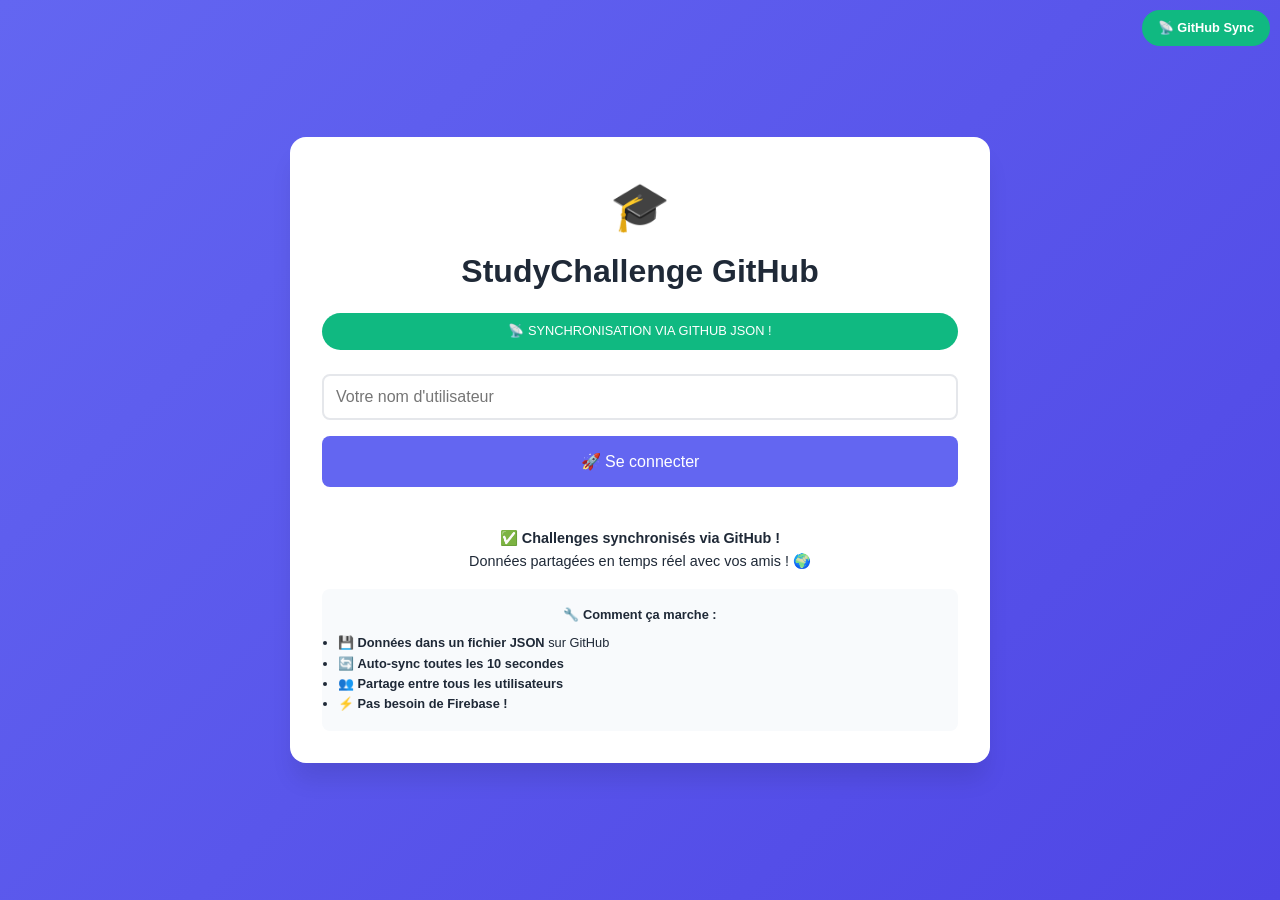
==== GitHub.html @ 68703285 "Add GitHub.html for StudyChallenge app" ====
<!DOCTYPE html>
<html lang="fr">
<head>
    <meta charset="UTF-8">
    <meta name="viewport" content="width=device-width, initial-scale=1.0">
    <title>StudyChallenge - GitHub Sync</title>
    <style>
        :root {
            --primary: #6366f1;
            --success: #10b981;
            --warning: #f59e0b;
            --danger: #ef4444;
            --bg: #f8fafc;
            --card: #ffffff;
            --text: #1f2937;
            --border: #e5e7eb;
        }
        * { margin: 0; padding: 0; box-sizing: border-box; }
        body {
            font-family: -apple-system, BlinkMacSystemFont, sans-serif;
            background: var(--bg);
            color: var(--text);
            line-height: 1.6;
        }
        .container {
            min-height: 100vh;
            display: flex;
            align-items: center;
            justify-content: center;
            padding: 20px;
            background: linear-gradient(135deg, var(--primary), #4f46e5);
        }
        .card {
            background: var(--card);
            padding: 2rem;
            border-radius: 16px;
            box-shadow: 0 20px 25px -5px rgba(0, 0, 0, 0.1);
            width: 100%;
            max-width: 700px;
            text-align: center;
        }
        .btn {
            width: 100%;
            padding: 1rem;
            margin: 0.5rem 0;
            border: none;
            background: var(--primary);
            color: white;
            border-radius: 8px;
            cursor: pointer;
            font-size: 1rem;
            font-weight: 500;
            transition: all 0.2s;
        }
        .btn:hover { background: #4f46e5; transform: translateY(-2px); }
        .btn-success { background: var(--success); }
        .btn-danger { background: var(--danger); }
        .input {
            width: 100%;
            padding: 0.75rem;
            margin: 0.5rem 0;
            border: 2px solid var(--border);
            border-radius: 8px;
            font-size: 1rem;
        }
        .input:focus { outline: none; border-color: var(--primary); }
        .timer {
            font-size: 3rem;
            font-weight: 700;
            color: var(--primary);
            margin: 1rem 0;
            font-family: 'Courier New', monospace;
        }
        .page { display: none; }
        .page.active { display: block; }
        .sync-status {
            background: var(--success);
            color: white;
            padding: 0.5rem 1rem;
            border-radius: 999px;
            font-size: 0.8rem;
            margin: 1rem 0;
        }
        .challenge-box {
            padding: 1.5rem;
            margin: 1rem 0;
            border-radius: 12px;
            text-align: left;
            transition: all 0.2s;
            cursor: pointer;
        }
        .challenge-joined {
            border: 3px solid var(--success);
            background: #f0fdf4;
        }
        .challenge-available {
            border: 3px solid var(--primary);
            background: white;
            box-shadow: 0 4px 12px -2px rgba(0, 0, 0, 0.1);
        }
        .challenge-box:hover {
            transform: translateY(-3px);
            box-shadow: 0 8px 25px -5px rgba(0, 0, 0, 0.15);
        }
        .ranking-item {
            display: flex;
            justify-content: space-between;
            align-items: center;
            padding: 0.75rem;
            margin: 0.5rem 0;
            background: var(--bg);
            border-radius: 8px;
            border-left: 4px solid var(--primary);
        }
        .ranking-item.first { border-left-color: #fbbf24; background: #fffbeb; }
        .ranking-item.second { border-left-color: #d1d5db; background: #f9fafb; }
        .ranking-item.third { border-left-color: #f59e0b; background: #fef3c7; }
        .sync-indicator {
            position: fixed;
            top: 10px;
            right: 10px;
            padding: 0.5rem 1rem;
            border-radius: 999px;
            font-size: 0.8rem;
            font-weight: 600;
            z-index: 1000;
            background: var(--success);
            color: white;
        }
    </style>
</head>
<body>
    <!-- Indicateur de sync -->
    <div id="syncIndicator" class="sync-indicator">
        📡 GitHub Sync
    </div>

    <!-- Page de connexion -->
    <div id="loginPage" class="page active">
        <div class="container">
            <div class="card">
                <div style="font-size: 3rem;">🎓</div>
                <h1>StudyChallenge GitHub</h1>
                
                <div class="sync-status">
                    📡 SYNCHRONISATION VIA GITHUB JSON !
                </div>
                
                <input type="text" id="usernameInput" class="input" placeholder="Votre nom d'utilisateur" />
                <button class="btn" onclick="loginUser()">🚀 Se connecter</button>
                
                <div style="margin-top: 2rem; font-size: 0.9rem;">
                    <strong>✅ Challenges synchronisés via GitHub !</strong><br>
                    Données partagées en temps réel avec vos amis ! 🌍
                </div>
                
                <div style="margin-top: 1rem; padding: 1rem; background: var(--bg); border-radius: 8px; font-size: 0.8rem;">
                    <h4>🔧 Comment ça marche :</h4>
                    <ul style="text-align: left; margin-top: 0.5rem;">
                        <li>💾 <strong>Données dans un fichier JSON</strong> sur GitHub</li>
                        <li>🔄 <strong>Auto-sync toutes les 10 secondes</strong></li>
                        <li>👥 <strong>Partage entre tous les utilisateurs</strong></li>
                        <li>⚡ <strong>Pas besoin de Firebase !</strong></li>
                    </ul>
                </div>
            </div>
        </div>
    </div>

    <!-- Dashboard -->
    <div id="dashboardPage" class="page">
        <div class="container">
            <div class="card">
                <div style="display: flex; justify-content: space-between; align-items: center; margin-bottom: 2rem;">
                    <h2 id="userTitle">🎓 StudyChallenge</h2>
                    <button style="padding: 0.5rem 1rem; background: #6b7280; color: white; border: none; border-radius: 4px; cursor: pointer;" onclick="logout()">
                        Déconnexion
                    </button>
                </div>

                <!-- Timer -->
                <h3>⏱️ Timer d'étude</h3>
                <div class="timer" id="timerDisplay">00:00:00</div>
                
                <div style="display: flex; gap: 0.5rem; justify-content: center; margin: 1rem 0;">
                    <button id="startBtn" class="btn btn-success" style="width: auto; padding: 0.5rem 1rem;" onclick="startTimer()">▶️ Start</button>
                    <button id="pauseBtn" class="btn" style="width: auto; padding: 0.5rem 1rem; display: none; background: var(--warning);" onclick="pauseTimer()">⏸️ Pause</button>
                    <button id="stopBtn" class="btn btn-danger" style="width: auto; padding: 0.5rem 1rem; display: none;" onclick="stopTimer()">⏹️ Stop</button>
                </div>

                <div style="display: flex; justify-content: space-around; margin: 2rem 0; padding: 1rem; background: var(--bg); border-radius: 8px;">
                    <div style="text-align: center;">
                        <div style="font-size: 0.8rem; color: #6b7280;">Temps total</div>
                        <div style="font-size: 1.2rem; font-weight: 600; color: var(--primary);" id="totalTime">0h 00m</div>
                    </div>
                </div>

                <!-- Challenges -->
                <div style="margin: 2rem 0;">
                    <div style="display: flex; justify-content: space-between; align-items: center; margin-bottom: 1rem;">
                        <h3>🏆 Challenges GitHub</h3>
                        <button class="btn" style="width: auto; padding: 0.5rem 1rem;" onclick="toggleCreateChallenge()">➕ Créer</button>
                    </div>
                    
                    <!-- Création challenge -->
                    <div id="createSection" style="display: none; margin: 1rem 0; padding: 1rem; background: var(--bg); border-radius: 8px;">
                        <input type="text" id="challengeName" class="input" placeholder="Nom du challenge (ex: Mathématiques)" />
                        <div style="display: flex; gap: 0.5rem;">
                            <button class="btn btn-success" onclick="createChallenge()">🚀 Créer</button>
                            <button class="btn" style="background: #6b7280;" onclick="toggleCreateChallenge()">❌ Annuler</button>
                        </div>
                    </div>
                    
                    <div id="challengesList">
                        <div style="text-align: center; color: #6b7280; padding: 2rem; border: 2px dashed var(--border); border-radius: 8px;">
                            📡 Synchronisation avec GitHub...
                        </div>
                    </div>
                </div>

                <!-- Classement du challenge sélectionné -->
                <div id="challengeLeaderboard" style="margin: 2rem 0; display: none;">
                    <h3 id="leaderboardTitle">🏆 Classement du Challenge</h3>
                    <div id="challengeRanking" style="margin: 1rem 0;">
                        <!-- Classement ici -->
                    </div>
                    <button class="btn" style="width: auto; padding: 0.5rem 1rem; background: #6b7280;" onclick="hideChallengeLeaderboard()">❌ Fermer</button>
                </div>

                <!-- Utilisateurs en ligne -->
                <div style="margin: 2rem 0;">
                    <h3>👥 Utilisateurs connectés</h3>
                    <div id="onlineUsers" style="margin: 1rem 0;">
                        <div style="text-align: center; color: #6b7280; padding: 1rem;">
                            📡 Chargement des utilisateurs...
                        </div>
                    </div>
                </div>
            </div>
        </div>
    </div>

    <script>
        // Configuration GitHub Sync
        const GITHUB_DATA_URL = 'https://raw.githubusercontent.com/yacineadilk-eng/challnge/main/data.json';
        const GITHUB_API_URL = 'https://api.github.com/repos/yacineadilk-eng/challnge/contents/data.json';
        
        // Variables globales
        let currentUser = null;
        let timerInterval = null;
        let startTime = null;
        let elapsedTime = 0;
        let isRunning = false;
        let userTotalTime = 0;
        let allChallenges = {};
        let allUsers = {};
        let syncInterval = null;

        // Données par défaut
        const defaultData = {
            challenges: {
                'demo1': {
                    name: 'Challenge Démo GitHub',
                    creator: 'System',
                    participants: ['System'],
                    active: true,
                    createdAt: Date.now()
                }
            },
            users: {
                'System': { 
                    name: 'System', 
                    totalTime: 3600000, 
                    online: true,
                    lastSeen: Date.now()
                }
            }
        };

        // Fonctions GitHub Sync
        async function loadDataFromGitHub() {
            try {
                const response = await fetch(GITHUB_DATA_URL + '?t=' + Date.now());
                if (response.ok) {
                    const data = await response.json();
                    allChallenges = data.challenges || {};
                    allUsers = data.users || {};
                    console.log('📡 Données chargées depuis GitHub');
                    return true;
                }
            } catch (error) {
                console.log('⚠️ GitHub non disponible, utilisation des données locales');
            }
            
            // Fallback données locales
            const localData = localStorage.getItem('studyGitHubData');
            if (localData) {
                const data = JSON.parse(localData);
                allChallenges = data.challenges || defaultData.challenges;
                allUsers = data.users || defaultData.users;
            } else {
                allChallenges = defaultData.challenges;
                allUsers = defaultData.users;
            }
            return false;
        }

        async function saveDataToLocal() {
            // Sauvegarder localement
            const data = { challenges: allChallenges, users: allUsers };
            localStorage.setItem('studyGitHubData', JSON.stringify(data));
            console.log('💾 Données sauvegardées localement');
        }

        function startSync() {
            // Synchronisation automatique toutes les 10 secondes
            syncInterval = setInterval(async () => {
                if (currentUser) {
                    await loadDataFromGitHub();
                    displayChallenges();
                    displayUsers();
                }
            }, 10000);
            
            // Première synchronisation
            loadDataFromGitHub().then(() => {
                displayChallenges();
                displayUsers();
            });
        }

        // Fonctions globales
        window.loginUser = function() {
            const username = document.getElementById('usernameInput').value.trim();
            if (!username) {
                alert('Entrez un nom d\'utilisateur !');
                return;
            }

            currentUser = username;
            userTotalTime = 0;
            
            // Ajouter utilisateur aux données
            if (!allUsers[username]) {
                allUsers[username] = {
                    name: username,
                    totalTime: 0,
                    online: true,
                    lastSeen: Date.now()
                };
            } else {
                allUsers[username].online = true;
                allUsers[username].lastSeen = Date.now();
                userTotalTime = allUsers[username].totalTime || 0;
            }

            saveDataToLocal();

            document.getElementById('userTitle').textContent = `🎓 ${username}`;
            document.getElementById('loginPage').classList.remove('active');
            document.getElementById('dashboardPage').classList.add('active');
            
            startSync();
            updateDisplay();
        };

        window.logout = function() {
            if (currentUser && allUsers[currentUser]) {
                allUsers[currentUser].online = false;
                allUsers[currentUser].totalTime = userTotalTime;
                allUsers[currentUser].lastSeen = Date.now();
                saveDataToLocal();
            }
            
            if (isRunning) window.stopTimer();
            if (syncInterval) clearInterval(syncInterval);
            
            currentUser = null;
            document.getElementById('loginPage').classList.add('active');
            document.getElementById('dashboardPage').classList.remove('active');
        };

        window.startTimer = function() {
            if (!isRunning) {
                isRunning = true;
                startTime = Date.now() - elapsedTime;
                timerInterval = setInterval(updateDisplay, 1000);
                
                document.getElementById('startBtn').style.display = 'none';
                document.getElementById('pauseBtn').style.display = 'inline-block';
                document.getElementById('stopBtn').style.display = 'inline-block';
            }
        };

        window.pauseTimer = function() {
            if (isRunning) {
                isRunning = false;
                clearInterval(timerInterval);
                
                document.getElementById('startBtn').style.display = 'inline-block';
                document.getElementById('pauseBtn').style.display = 'none';
                document.getElementById('startBtn').textContent = '▶️ Reprendre';
            }
        };

        window.stopTimer = function() {
            isRunning = false;
            clearInterval(timerInterval);
            
            if (currentUser && elapsedTime > 0) {
                userTotalTime += elapsedTime;
                
                if (allUsers[currentUser]) {
                    allUsers[currentUser].totalTime = userTotalTime;
                    allUsers[currentUser].lastSeen = Date.now();
                }
                
                saveDataToLocal();
                displayUsers();
            }
            
            elapsedTime = 0;
            updateDisplay();
            
            document.getElementById('startBtn').style.display = 'inline-block';
            document.getElementById('pauseBtn').style.display = 'none';
            document.getElementById('stopBtn').style.display = 'none';
            document.getElementById('startBtn').textContent = '▶️ Start';
        };

        window.toggleCreateChallenge = function() {
            const section = document.getElementById('createSection');
            section.style.display = section.style.display === 'none' ? 'block' : 'none';
        };

        window.createChallenge = function() {
            const name = document.getElementById('challengeName').value.trim();
            if (!name || !currentUser) return;

            const challengeId = 'c' + Date.now();
            allChallenges[challengeId] = {
                name: name,
                creator: currentUser,
                participants: [currentUser],
                createdAt: Date.now(),
                active: true
            };

            saveDataToLocal();
            displayChallenges();

            document.getElementById('challengeName').value = '';
            window.toggleCreateChallenge();
            alert('🎉 Challenge créé et synchronisé !');
        };

        window.joinChallenge = function(challengeKey) {
            if (!currentUser || !allChallenges[challengeKey]) return;
            
            const challenge = allChallenges[challengeKey];
            if (challenge.participants.includes(currentUser)) return;
            
            challenge.participants.push(currentUser);
            saveDataToLocal();
            displayChallenges();
            
            alert('🚀 Vous avez rejoint le challenge !');
        };

        window.showChallengeLeaderboard = function(challengeKey, challengeName) {
            const challenge = allChallenges[challengeKey];
            if (!challenge) return;

            document.getElementById('leaderboardTitle').textContent = `🏆 Classement: ${challengeName}`;
            
            const ranking = challenge.participants.map(username => {
                const user = allUsers[username];
                return {
                    name: username,
                    time: user ? user.totalTime || 0 : 0,
                    online: user ? user.online || false : false
                };
            }).sort((a, b) => b.time - a.time);

            const container = document.getElementById('challengeRanking');
            container.innerHTML = '';

            if (ranking.length === 0) {
                container.innerHTML = '<div style="text-align: center; color: #6b7280;">Aucun participant</div>';
            } else {
                ranking.forEach((player, index) => {
                    const hours = Math.floor(player.time / 3600000);
                    const minutes = Math.floor((player.time % 3600000) / 60000);
                    
                    const div = document.createElement('div');
                    div.className = `ranking-item ${index === 0 ? 'first' : index === 1 ? 'second' : index === 2 ? 'third' : ''}`;
                    
                    const medal = index === 0 ? '🥇' : index === 1 ? '🥈' : index === 2 ? '🥉' : `#${index + 1}`;
                    
                    div.innerHTML = `
                        <div style="display: flex; align-items: center; gap: 0.75rem;">
                            <span style="font-size: 1.2rem;">${medal}</span>
                            <span style="font-weight: 600;">${player.name}</span>
                            <span style="width: 8px; height: 8px; border-radius: 50%; background: ${player.online ? 'var(--success)' : '#6b7280'};"></span>
                        </div>
                        <div style="font-weight: 700; color: var(--primary); font-size: 1.1rem;">
                            ${hours}h ${minutes}m
                        </div>
                    `;
                    
                    container.appendChild(div);
                });
            }

            document.getElementById('challengeLeaderboard').style.display = 'block';
        };

        window.hideChallengeLeaderboard = function() {
            document.getElementById('challengeLeaderboard').style.display = 'none';
        };

        function updateDisplay() {
            if (isRunning) {
                elapsedTime = Date.now() - startTime;
            }
            
            const hours = Math.floor(elapsedTime / 3600000);
            const minutes = Math.floor((elapsedTime % 3600000) / 60000);
            const seconds = Math.floor((elapsedTime % 60000) / 1000);
            
            document.getElementById('timerDisplay').textContent = 
                `${hours.toString().padStart(2, '0')}:${minutes.toString().padStart(2, '0')}:${seconds.toString().padStart(2, '0')}`;
            
            const totalHours = Math.floor(userTotalTime / 3600000);
            const totalMinutes = Math.floor((userTotalTime % 3600000) / 60000);
            document.getElementById('totalTime').textContent = `${totalHours}h ${totalMinutes}m`;
        }

        function displayChallenges() {
            const container = document.getElementById('challengesList');
            container.innerHTML = '';
            
            const challenges = Object.entries(allChallenges).filter(([key, challenge]) => challenge && challenge.active);
            
            if (challenges.length === 0) {
                container.innerHTML = `
                    <div style="text-align: center; color: #6b7280; padding: 2rem; border: 2px dashed var(--border); border-radius: 8px;">
                        <div style="font-size: 2rem; margin-bottom: 1rem;">🎯</div>
                        <div><strong>Aucun challenge disponible</strong></div>
                        <div style="font-size: 0.9rem; margin-top: 0.5rem;">Créez le premier challenge pour commencer !</div>
                    </div>
                `;
                return;
            }
            
            challenges.forEach(([key, challenge]) => {
                const isParticipant = challenge.participants && challenge.participants.includes(currentUser);
                
                const div = document.createElement('div');
                div.className = `challenge-box ${isParticipant ? 'challenge-joined' : 'challenge-available'}`;
                
                div.innerHTML = `
                    <div style="display: flex; justify-content: space-between; align-items: center; margin-bottom: 1rem;">
                        <div style="font-weight: 700; font-size: 1.2rem; color: var(--text);">🏆 ${challenge.name}</div>
                        <div style="font-size: 0.8rem; color: #6b7280; background: ${isParticipant ? 'white' : 'var(--bg)'}; padding: 0.25rem 0.75rem; border-radius: 999px;">
                            créé par ${challenge.creator}
                        </div>
                    </div>
                    <div style="font-size: 0.95rem; color: #6b7280; margin-bottom: 1rem; display: flex; align-items: center; gap: 0.5rem;">
                        <span>👥</span>
                        <span><strong>${challenge.participants ? challenge.participants.length : 0}</strong> participant(s):</span>
                        <span style="font-weight: 500;">${challenge.participants ? challenge.participants.join(', ') : 'Aucun'}</span>
                    </div>
                    <div style="display: flex; gap: 0.75rem; align-items: center; flex-wrap: wrap;">
                        ${!isParticipant ? 
                            `<button class="btn" style="width: auto; padding: 0.75rem 1.5rem; font-size: 0.9rem; font-weight: 600;" onclick="joinChallenge('${key}')">🚀 Rejoindre le Challenge</button>` : 
                            `<div style="color: var(--success); font-size: 0.95rem; font-weight: 600; display: flex; align-items: center; gap: 0.5rem;">
                                <span>✅ Vous participez à ce challenge</span>
                             </div>
                             <button class="btn" style="width: auto; padding: 0.6rem 1.2rem; font-size: 0.85rem; background: var(--primary);" onclick="showChallengeLeaderboard('${key}', '${challenge.name}')">📊 Voir le Classement</button>`
                        }
                    </div>
                `;
                
                container.appendChild(div);
            });
        }

        function displayUsers() {
            const container = document.getElementById('onlineUsers');
            container.innerHTML = '';
            
            const users = Object.entries(allUsers);
            
            if (users.length === 0) {
                container.innerHTML = '<div style="text-align: center; color: #6b7280; padding: 1rem;">Aucun utilisateur connecté</div>';
                return;
            }
            
            users.forEach(([username, user]) => {
                const hours = Math.floor((user.totalTime || 0) / 3600000);
                const minutes = Math.floor(((user.totalTime || 0) % 3600000) / 60000);
                
                // Considérer en ligne si dernière activité < 5 minutes
                const isOnline = user.online && (Date.now() - (user.lastSeen || 0)) < 300000;
                
                const div = document.createElement('div');
                div.style.cssText = 'display: flex; justify-content: space-between; align-items: center; padding: 0.75rem; margin: 0.5rem 0; background: white; border-radius: 8px; border: 1px solid var(--border);';
                div.innerHTML = `
                    <div style="display: flex; align-items: center; gap: 0.75rem;">
                        <span style="width: 10px; height: 10px; border-radius: 50%; background: ${isOnline ? 'var(--success)' : '#6b7280'};"></span>
                        <span style="font-weight: 600; font-size: 1rem;">${user.name}</span>
                        <span style="font-size: 0.8rem; color: #6b7280; background: var(--bg); padding: 0.2rem 0.6rem; border-radius: 999px;">
                            ${isOnline ? '🟢 En ligne' : '⚫ Hors ligne'}
                        </span>
                    </div>
                    <div style="font-weight: 700; color: var(--primary); font-size: 1.1rem;">
                        ${hours}h ${minutes}m
                    </div>
                `;
                container.appendChild(div);
            });
        }

        // Initialisation
        setInterval(updateDisplay, 1000);
        
        // Chargement initial des données
        loadDataFromGitHub().then(() => {
            console.log('📡 Application GitHub Sync prête !');
        });
    </script>
</body>
</html>
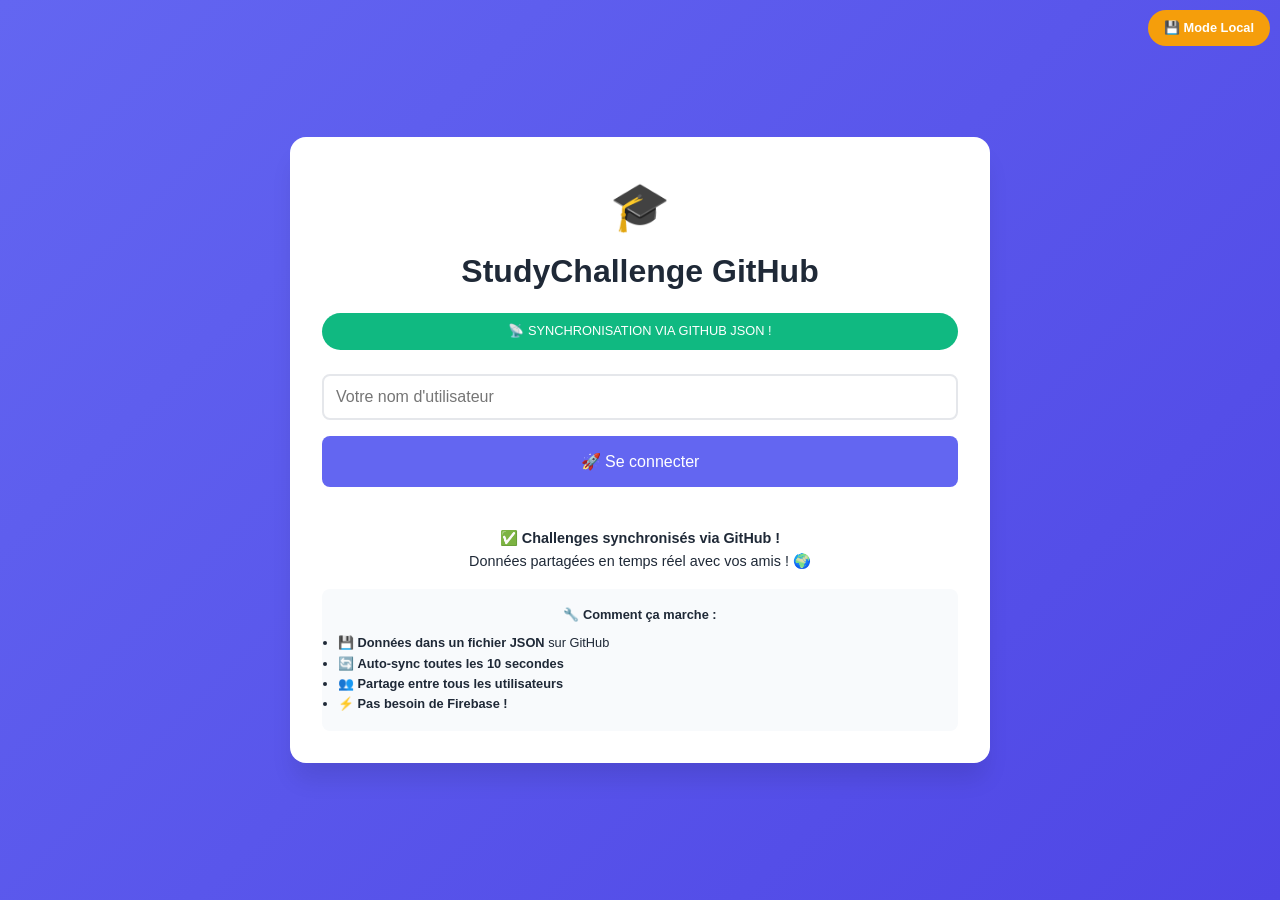
==== commit 13461172: "Change sync indicator and adjust sync interval Updated sync indicator and fallback data handling." ====
--- a/GitHub.html
+++ b/GitHub.html
@@ -132,7 +132,7 @@
 <body>
     <!-- Indicateur de sync -->
     <div id="syncIndicator" class="sync-indicator">
-        📡 GitHub Sync
+        📡 Mode Local
     </div>
 
     <!-- Page de connexion -->
@@ -241,9 +241,9 @@
     </div>
 
     <script>
-        // Configuration GitHub Sync
-        const GITHUB_DATA_URL = 'https://raw.githubusercontent.com/yacineadilk-eng/challnge/main/data.json';
-        const GITHUB_API_URL = 'https://api.github.com/repos/yacineadilk-eng/challnge/contents/data.json';
+        // Configuration GitHub Sync - Configuré pour yacineadilk-eng
+        const GITHUB_DATA_URL = 'https://raw.githubusercontent.com/yacineadilk-eng/study-data/main/data.json';
+        const GITHUB_API_URL = 'https://api.github.com/repos/yacineadilk-eng/study-data/contents/data.json';
         
         // Variables globales
         let currentUser = null;
@@ -283,25 +283,48 @@
                 const response = await fetch(GITHUB_DATA_URL + '?t=' + Date.now());
                 if (response.ok) {
                     const data = await response.json();
-                    allChallenges = data.challenges || {};
-                    allUsers = data.users || {};
-                    console.log('📡 Données chargées depuis GitHub');
+                    
+                    // Merger les données GitHub avec les données locales
+                    const localData = localStorage.getItem('studyGitHubData');
+                    if (localData) {
+                        const local = JSON.parse(localData);
+                        
+                        // Garder les challenges locaux + ajouter ceux de GitHub
+                        allChallenges = { ...local.challenges, ...data.challenges };
+                        
+                        // Mettre à jour les utilisateurs
+                        allUsers = { ...local.users, ...data.users };
+                    } else {
+                        allChallenges = data.challenges || {};
+                        allUsers = data.users || {};
+                    }
+                    
+                    console.log('📡 Données synchronisées avec GitHub');
+                    document.getElementById('syncIndicator').textContent = '📡 GitHub Sync';
+                    document.getElementById('syncIndicator').style.background = 'var(--success)';
                     return true;
                 }
             } catch (error) {
                 console.log('⚠️ GitHub non disponible, utilisation des données locales');
             }
             
-            // Fallback données locales
+            // Fallback données locales SEULEMENT
             const localData = localStorage.getItem('studyGitHubData');
             if (localData) {
                 const data = JSON.parse(localData);
-                allChallenges = data.challenges || defaultData.challenges;
-                allUsers = data.users || defaultData.users;
+                allChallenges = data.challenges || {};
+                allUsers = data.users || {};
+                console.log('💾 Utilisation des données locales');
             } else {
+                // Première utilisation : utiliser les données par défaut
                 allChallenges = defaultData.challenges;
                 allUsers = defaultData.users;
-            }
+                console.log('🆕 Première utilisation - données par défaut');
+            }
+            
+            // Mettre à jour l'indicateur pour mode local
+            document.getElementById('syncIndicator').textContent = '💾 Mode Local';
+            document.getElementById('syncIndicator').style.background = '#f59e0b';
             return false;
         }
 
@@ -313,19 +336,24 @@
         }
 
         function startSync() {
-            // Synchronisation automatique toutes les 10 secondes
+            // Synchronisation automatique toutes les 30 secondes (plus long pour éviter les conflits)
             syncInterval = setInterval(async () => {
                 if (currentUser) {
+                    console.log('🔄 Synchronisation automatique...');
                     await loadDataFromGitHub();
                     displayChallenges();
                     displayUsers();
+                    
+                    // Sauvegarder les données mergées localement
+                    saveDataToLocal();
                 }
-            }, 10000);
+            }, 30000);
             
             // Première synchronisation
             loadDataFromGitHub().then(() => {
                 displayChallenges();
                 displayUsers();
+                saveDataToLocal();
             });
         }
 
@@ -446,12 +474,15 @@
                 active: true
             };
 
+            // Sauvegarder immédiatement
             saveDataToLocal();
             displayChallenges();
 
             document.getElementById('challengeName').value = '';
             window.toggleCreateChallenge();
-            alert('🎉 Challenge créé et synchronisé !');
+            
+            console.log('✅ Challenge créé:', name);
+            alert('🎉 Challenge créé et sauvegardé localement !\n(Sera synchronisé avec GitHub quand le repo sera créé)');
         };
 
         window.joinChallenge = function(challengeKey) {
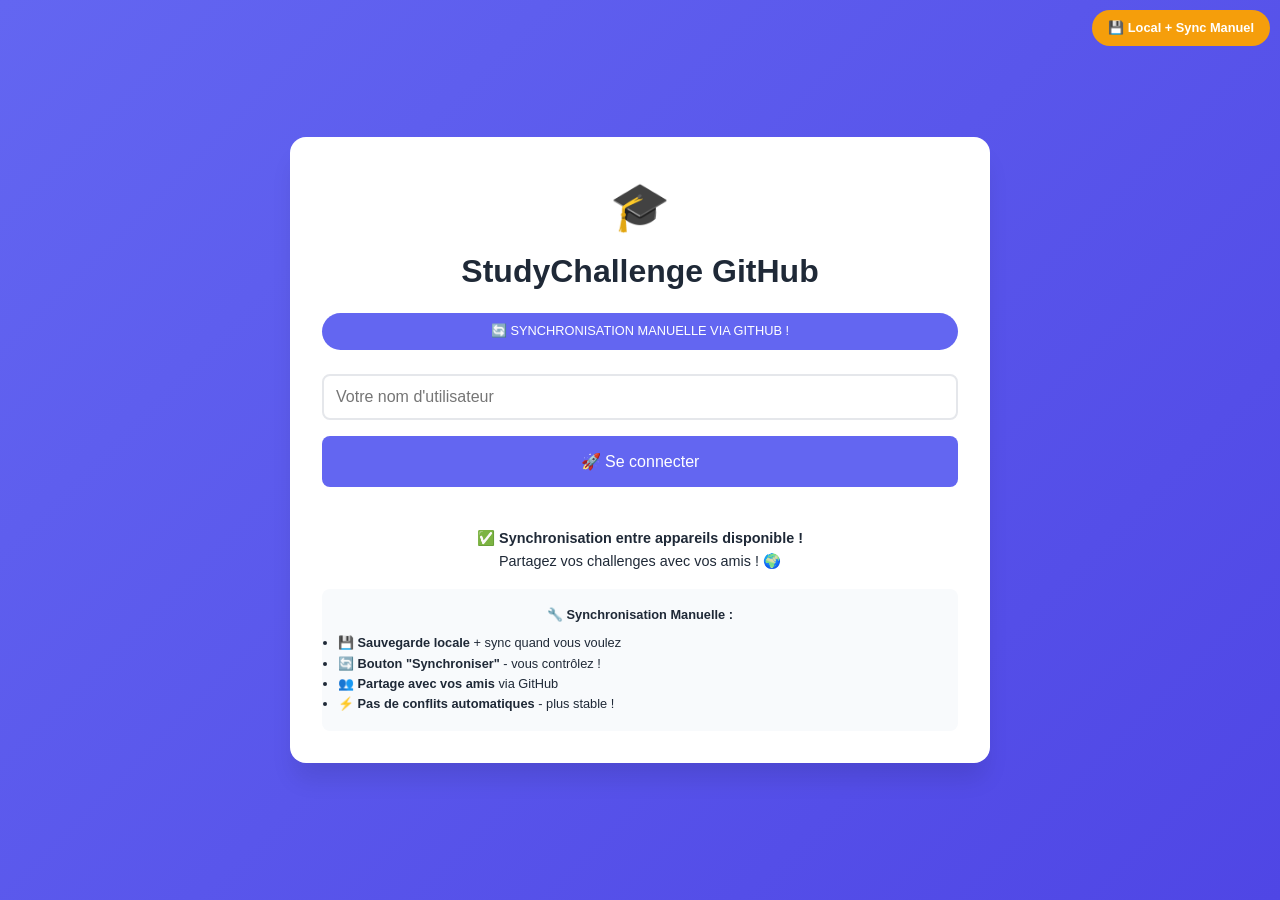
==== commit 2d851c48: "Update synchronization method and UI elements" ====
--- a/GitHub.html
+++ b/GitHub.html
@@ -142,25 +142,25 @@
                 <div style="font-size: 3rem;">🎓</div>
                 <h1>StudyChallenge GitHub</h1>
                 
-                <div class="sync-status">
-                    📡 SYNCHRONISATION VIA GITHUB JSON !
+                <div class="sync-status" style="background: var(--primary);">
+                    🔄 SYNCHRONISATION MANUELLE VIA GITHUB !
                 </div>
                 
                 <input type="text" id="usernameInput" class="input" placeholder="Votre nom d'utilisateur" />
                 <button class="btn" onclick="loginUser()">🚀 Se connecter</button>
                 
                 <div style="margin-top: 2rem; font-size: 0.9rem;">
-                    <strong>✅ Challenges synchronisés via GitHub !</strong><br>
-                    Données partagées en temps réel avec vos amis ! 🌍
+                    <strong>✅ Synchronisation entre appareils disponible !</strong><br>
+                    Partagez vos challenges avec vos amis ! 🌍
                 </div>
                 
                 <div style="margin-top: 1rem; padding: 1rem; background: var(--bg); border-radius: 8px; font-size: 0.8rem;">
-                    <h4>🔧 Comment ça marche :</h4>
+                    <h4>🔧 Synchronisation Manuelle :</h4>
                     <ul style="text-align: left; margin-top: 0.5rem;">
-                        <li>💾 <strong>Données dans un fichier JSON</strong> sur GitHub</li>
-                        <li>🔄 <strong>Auto-sync toutes les 10 secondes</strong></li>
-                        <li>👥 <strong>Partage entre tous les utilisateurs</strong></li>
-                        <li>⚡ <strong>Pas besoin de Firebase !</strong></li>
+                        <li>💾 <strong>Sauvegarde locale</strong> + sync quand vous voulez</li>
+                        <li>🔄 <strong>Bouton "Synchroniser"</strong> - vous contrôlez !</li>
+                        <li>👥 <strong>Partage avec vos amis</strong> via GitHub</li>
+                        <li>⚡ <strong>Pas de conflits automatiques</strong> - plus stable !</li>
                     </ul>
                 </div>
             </div>
@@ -197,9 +197,12 @@
 
                 <!-- Challenges -->
                 <div style="margin: 2rem 0;">
-                    <div style="display: flex; justify-content: space-between; align-items: center; margin-bottom: 1rem;">
-                        <h3>🏆 Challenges GitHub</h3>
-                        <button class="btn" style="width: auto; padding: 0.5rem 1rem;" onclick="toggleCreateChallenge()">➕ Créer</button>
+                    <div style="display: flex; justify-content: space-between; align-items: center; margin-bottom: 1rem; flex-wrap: wrap; gap: 0.5rem;">
+                        <h3>🏆 Challenges</h3>
+                        <div style="display: flex; gap: 0.5rem;">
+                            <button id="syncBtn" class="btn" style="width: auto; padding: 0.5rem 1rem; background: var(--primary);" onclick="manualSync()">🔄 Synchroniser</button>
+                            <button class="btn" style="width: auto; padding: 0.5rem 1rem;" onclick="toggleCreateChallenge()">➕ Créer</button>
+                        </div>
                     </div>
                     
                     <!-- Création challenge -->
@@ -336,26 +339,40 @@
         }
 
         function startSync() {
-            // Synchronisation automatique toutes les 30 secondes (plus long pour éviter les conflits)
-            syncInterval = setInterval(async () => {
-                if (currentUser) {
-                    console.log('🔄 Synchronisation automatique...');
-                    await loadDataFromGitHub();
+            // Mode synchronisation manuelle - pas d'auto-sync
+            console.log('🔄 Mode synchronisation manuelle activé');
+            
+            // Juste afficher les données actuelles
+            displayChallenges();
+            displayUsers();
+        }
+        
+        // Fonction de synchronisation manuelle
+        window.manualSync = async function() {
+            const syncBtn = document.getElementById('syncBtn');
+            syncBtn.textContent = '🔄 Sync...';
+            syncBtn.disabled = true;
+            
+            try {
+                console.log('🔄 Tentative de synchronisation...');
+                const success = await loadDataFromGitHub();
+                
+                if (success) {
                     displayChallenges();
                     displayUsers();
-                    
-                    // Sauvegarder les données mergées localement
                     saveDataToLocal();
+                    alert('✅ Synchronisation réussie avec GitHub !');
+                } else {
+                    alert('⚠️ GitHub non disponible. Créez le repository :\n\n1. Allez sur github.com\n2. Créez un repo "study-data"\n3. Ajoutez un fichier data.json');
                 }
-            }, 30000);
-            
-            // Première synchronisation
-            loadDataFromGitHub().then(() => {
-                displayChallenges();
-                displayUsers();
-                saveDataToLocal();
-            });
-        }
+            } catch (error) {
+                console.error('❌ Erreur de synchronisation:', error);
+                alert('❌ Erreur de synchronisation. Vérifiez votre connexion.');
+            }
+            
+            syncBtn.textContent = '🔄 Synchroniser';
+            syncBtn.disabled = false;
+        };
 
         // Fonctions globales
         window.loginUser = function() {
@@ -482,7 +499,8 @@
             window.toggleCreateChallenge();
             
             console.log('✅ Challenge créé:', name);
-            alert('🎉 Challenge créé et sauvegardé localement !\n(Sera synchronisé avec GitHub quand le repo sera créé)');
+            console.log('📊 Challenges actuels:', Object.keys(allChallenges));
+            alert('🎉 Challenge créé et sauvegardé !');
         };
 
         window.joinChallenge = function(challengeKey) {
@@ -495,6 +513,7 @@
             saveDataToLocal();
             displayChallenges();
             
+            console.log('✅ Challenge rejoint:', challengeKey);
             alert('🚀 Vous avez rejoint le challenge !');
         };
 
@@ -656,10 +675,38 @@
         // Initialisation
         setInterval(updateDisplay, 1000);
         
-        // Chargement initial des données
-        loadDataFromGitHub().then(() => {
-            console.log('📡 Application GitHub Sync prête !');
+        // Chargement initial des données - DÉSACTIVÉ pour éviter les conflits
+        // loadDataFromGitHub().then(() => {
+        //     console.log('📡 Application GitHub Sync prête !');
+        // });
+        
+        // Charger les données locales au démarrage
+        const localData = localStorage.getItem('studyGitHubData');
+        if (localData) {
+            const data = JSON.parse(localData);
+            allChallenges = data.challenges || {};
+            allUsers = data.users || {};
+            console.log('💾 Données locales chargées au démarrage');
+        } else {
+            allChallenges = defaultData.challenges;
+            allUsers = defaultData.users;
+            console.log('🆕 Utilisation des données par défaut');
+        }
+        
+        // Essayer une sync automatique au démarrage (optionnelle)
+        loadDataFromGitHub().then(success => {
+            if (success) {
+                document.getElementById('syncIndicator').textContent = '� GitHub Connecté';
+                document.getElementById('syncIndicator').style.background = 'var(--success)';
+                console.log('✅ Connecté à GitHub au démarrage');
+            } else {
+                document.getElementById('syncIndicator').textContent = '💾 Local + Sync Manuel';
+                document.getElementById('syncIndicator').style.background = '#f59e0b';
+                console.log('⚠️ GitHub non disponible - mode local avec sync manuel');
+            }
         });
+        
+        console.log('📡 Application prête avec synchronisation manuelle !');
     </script>
 </body>
 </html>
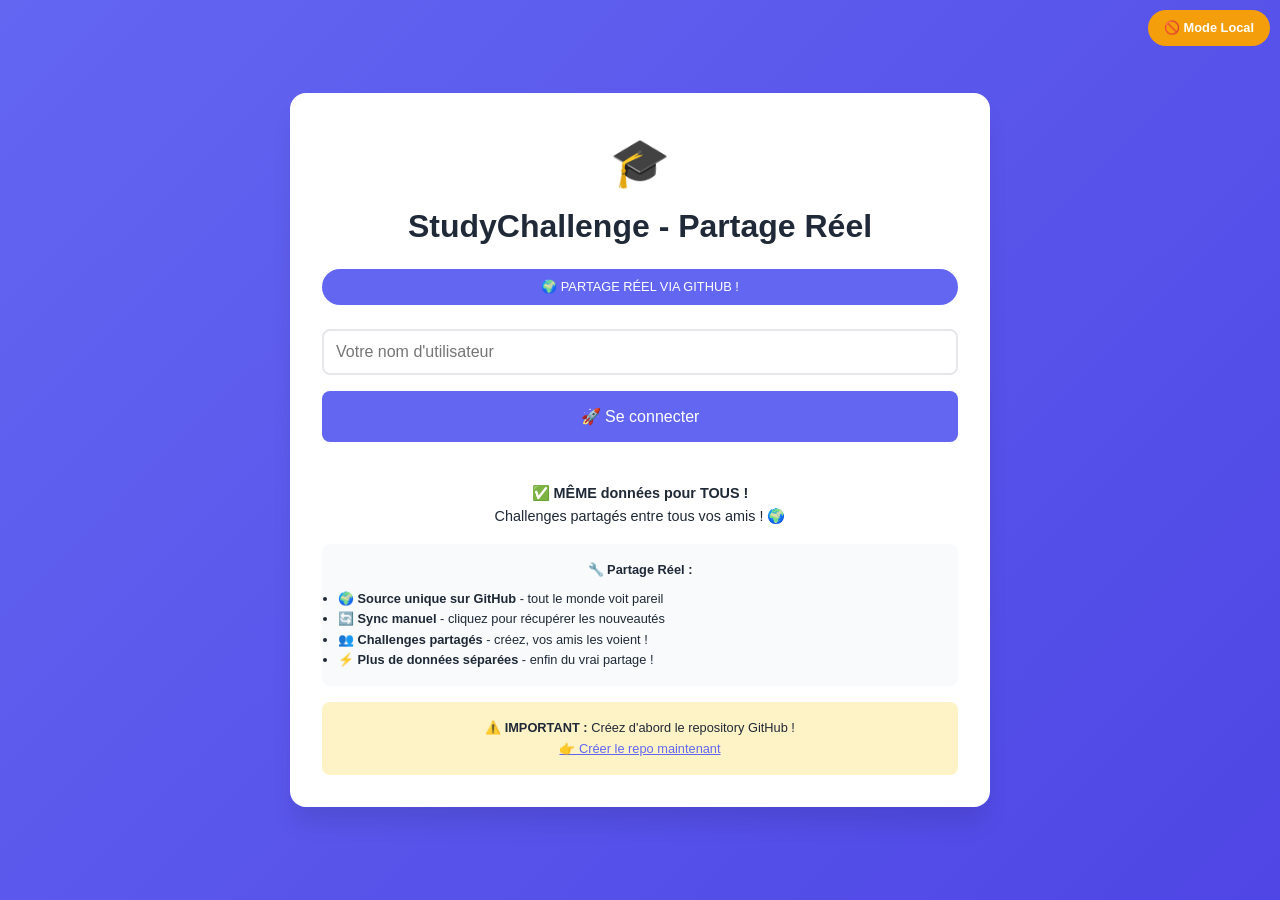
==== commit b133a023: "Change title and text for real-time sharing feature Updated various text elements to reflect the new" ====
--- a/GitHub.html
+++ b/GitHub.html
@@ -3,7 +3,7 @@
 <head>
     <meta charset="UTF-8">
     <meta name="viewport" content="width=device-width, initial-scale=1.0">
-    <title>StudyChallenge - GitHub Sync</title>
+    <title>StudyChallenge - Partage Réel</title>
     <style>
         :root {
             --primary: #6366f1;
@@ -124,7 +124,7 @@
             font-size: 0.8rem;
             font-weight: 600;
             z-index: 1000;
-            background: var(--success);
+            background: var(--warning);
             color: white;
         }
     </style>
@@ -132,7 +132,7 @@
 <body>
     <!-- Indicateur de sync -->
     <div id="syncIndicator" class="sync-indicator">
-        📡 Mode Local
+        🚫 Mode Local
     </div>
 
     <!-- Page de connexion -->
@@ -140,28 +140,33 @@
         <div class="container">
             <div class="card">
                 <div style="font-size: 3rem;">🎓</div>
-                <h1>StudyChallenge GitHub</h1>
+                <h1>StudyChallenge - Partage Réel</h1>
                 
                 <div class="sync-status" style="background: var(--primary);">
-                    🔄 SYNCHRONISATION MANUELLE VIA GITHUB !
+                    🌍 PARTAGE RÉEL VIA GITHUB !
                 </div>
                 
                 <input type="text" id="usernameInput" class="input" placeholder="Votre nom d'utilisateur" />
                 <button class="btn" onclick="loginUser()">🚀 Se connecter</button>
                 
                 <div style="margin-top: 2rem; font-size: 0.9rem;">
-                    <strong>✅ Synchronisation entre appareils disponible !</strong><br>
-                    Partagez vos challenges avec vos amis ! 🌍
+                    <strong>✅ MÊME données pour TOUS !</strong><br>
+                    Challenges partagés entre tous vos amis ! 🌍
                 </div>
                 
                 <div style="margin-top: 1rem; padding: 1rem; background: var(--bg); border-radius: 8px; font-size: 0.8rem;">
-                    <h4>🔧 Synchronisation Manuelle :</h4>
+                    <h4>🔧 Partage Réel :</h4>
                     <ul style="text-align: left; margin-top: 0.5rem;">
-                        <li>💾 <strong>Sauvegarde locale</strong> + sync quand vous voulez</li>
-                        <li>🔄 <strong>Bouton "Synchroniser"</strong> - vous contrôlez !</li>
-                        <li>👥 <strong>Partage avec vos amis</strong> via GitHub</li>
-                        <li>⚡ <strong>Pas de conflits automatiques</strong> - plus stable !</li>
+                        <li>🌍 <strong>Source unique sur GitHub</strong> - tout le monde voit pareil</li>
+                        <li>🔄 <strong>Sync manuel</strong> - cliquez pour récupérer les nouveautés</li>
+                        <li>👥 <strong>Challenges partagés</strong> - créez, vos amis les voient !</li>
+                        <li>⚡ <strong>Plus de données séparées</strong> - enfin du vrai partage !</li>
                     </ul>
+                </div>
+                
+                <div style="margin-top: 1rem; padding: 1rem; background: #fef3c7; border-radius: 8px; font-size: 0.8rem;">
+                    <strong>⚠️ IMPORTANT :</strong> Créez d'abord le repository GitHub !<br>
+                    <a href="https://github.com/new" target="_blank" style="color: var(--primary);">👉 Créer le repo maintenant</a>
                 </div>
             </div>
         </div>
@@ -198,9 +203,9 @@
                 <!-- Challenges -->
                 <div style="margin: 2rem 0;">
                     <div style="display: flex; justify-content: space-between; align-items: center; margin-bottom: 1rem; flex-wrap: wrap; gap: 0.5rem;">
-                        <h3>🏆 Challenges</h3>
+                        <h3>🏆 Challenges Partagés</h3>
                         <div style="display: flex; gap: 0.5rem;">
-                            <button id="syncBtn" class="btn" style="width: auto; padding: 0.5rem 1rem; background: var(--primary);" onclick="manualSync()">🔄 Synchroniser</button>
+                            <button id="syncBtn" class="btn" style="width: auto; padding: 0.5rem 1rem; background: var(--primary);" onclick="manualSync()">🔄 Récupérer</button>
                             <button class="btn" style="width: auto; padding: 0.5rem 1rem;" onclick="toggleCreateChallenge()">➕ Créer</button>
                         </div>
                     </div>
@@ -209,14 +214,14 @@
                     <div id="createSection" style="display: none; margin: 1rem 0; padding: 1rem; background: var(--bg); border-radius: 8px;">
                         <input type="text" id="challengeName" class="input" placeholder="Nom du challenge (ex: Mathématiques)" />
                         <div style="display: flex; gap: 0.5rem;">
-                            <button class="btn btn-success" onclick="createChallenge()">🚀 Créer</button>
+                            <button class="btn btn-success" onclick="createChallenge()">🚀 Créer & Publier</button>
                             <button class="btn" style="background: #6b7280;" onclick="toggleCreateChallenge()">❌ Annuler</button>
                         </div>
                     </div>
                     
                     <div id="challengesList">
                         <div style="text-align: center; color: #6b7280; padding: 2rem; border: 2px dashed var(--border); border-radius: 8px;">
-                            📡 Synchronisation avec GitHub...
+                            📡 Cliquez "Récupérer" pour charger les challenges partagés...
                         </div>
                     </div>
                 </div>
@@ -232,10 +237,10 @@
 
                 <!-- Utilisateurs en ligne -->
                 <div style="margin: 2rem 0;">
-                    <h3>👥 Utilisateurs connectés</h3>
+                    <h3>👥 Utilisateurs du Groupe</h3>
                     <div id="onlineUsers" style="margin: 1rem 0;">
                         <div style="text-align: center; color: #6b7280; padding: 1rem;">
-                            📡 Chargement des utilisateurs...
+                            📡 Cliquez "Récupérer" pour voir vos amis...
                         </div>
                     </div>
                 </div>
@@ -244,9 +249,8 @@
     </div>
 
     <script>
-        // Configuration GitHub Sync - Configuré pour yacineadilk-eng
+        // Configuration GitHub - CHANGEZ VOTRE USERNAME ICI !
         const GITHUB_DATA_URL = 'https://raw.githubusercontent.com/yacineadilk-eng/study-data/main/data.json';
-        const GITHUB_API_URL = 'https://api.github.com/repos/yacineadilk-eng/study-data/contents/data.json';
         
         // Variables globales
         let currentUser = null;
@@ -257,120 +261,102 @@
         let userTotalTime = 0;
         let allChallenges = {};
         let allUsers = {};
-        let syncInterval = null;
-
-        // Données par défaut
+        let githubConnected = false;
+
+        // Données par défaut (utilisées seulement si GitHub inaccessible)
         const defaultData = {
-            challenges: {
-                'demo1': {
-                    name: 'Challenge Démo GitHub',
-                    creator: 'System',
-                    participants: ['System'],
-                    active: true,
-                    createdAt: Date.now()
-                }
-            },
-            users: {
-                'System': { 
-                    name: 'System', 
-                    totalTime: 3600000, 
-                    online: true,
-                    lastSeen: Date.now()
-                }
-            }
-        };
-
-        // Fonctions GitHub Sync
+            challenges: {},
+            users: {}
+        };
+
+        // Fonction pour charger les données depuis GitHub (SOURCE UNIQUE)
         async function loadDataFromGitHub() {
             try {
+                console.log('📡 Tentative de connexion à GitHub...');
                 const response = await fetch(GITHUB_DATA_URL + '?t=' + Date.now());
+                
                 if (response.ok) {
                     const data = await response.json();
                     
-                    // Merger les données GitHub avec les données locales
-                    const localData = localStorage.getItem('studyGitHubData');
-                    if (localData) {
-                        const local = JSON.parse(localData);
-                        
-                        // Garder les challenges locaux + ajouter ceux de GitHub
-                        allChallenges = { ...local.challenges, ...data.challenges };
-                        
-                        // Mettre à jour les utilisateurs
-                        allUsers = { ...local.users, ...data.users };
-                    } else {
-                        allChallenges = data.challenges || {};
-                        allUsers = data.users || {};
+                    // GITHUB EST LA SOURCE UNIQUE - on prend EXACTEMENT ce qui est sur GitHub
+                    allChallenges = data.challenges || {};
+                    allUsers = data.users || {};
+                    
+                    // Mettre à jour l'utilisateur actuel s'il existe
+                    if (currentUser) {
+                        if (!allUsers[currentUser]) {
+                            // Nouvel utilisateur - l'ajouter
+                            allUsers[currentUser] = {
+                                name: currentUser,
+                                totalTime: userTotalTime,
+                                online: true,
+                                lastSeen: Date.now()
+                            };
+                        } else {
+                            // Utilisateur existant - maintenir l'état en ligne
+                            allUsers[currentUser].online = true;
+                            allUsers[currentUser].lastSeen = Date.now();
+                            // IMPORTANT : prendre le temps total du serveur GitHub
+                            userTotalTime = allUsers[currentUser].totalTime || 0;
+                        }
                     }
                     
-                    console.log('📡 Données synchronisées avec GitHub');
-                    document.getElementById('syncIndicator').textContent = '📡 GitHub Sync';
+                    githubConnected = true;
+                    document.getElementById('syncIndicator').textContent = '🌍 GitHub Connecté';
                     document.getElementById('syncIndicator').style.background = 'var(--success)';
+                    
+                    console.log('✅ Données GitHub chargées - source unique active');
+                    console.log('📊 Challenges partagés:', Object.keys(allChallenges));
+                    console.log('👥 Utilisateurs:', Object.keys(allUsers));
+                    
                     return true;
                 }
             } catch (error) {
-                console.log('⚠️ GitHub non disponible, utilisation des données locales');
-            }
-            
-            // Fallback données locales SEULEMENT
-            const localData = localStorage.getItem('studyGitHubData');
-            if (localData) {
-                const data = JSON.parse(localData);
-                allChallenges = data.challenges || {};
-                allUsers = data.users || {};
-                console.log('💾 Utilisation des données locales');
-            } else {
-                // Première utilisation : utiliser les données par défaut
-                allChallenges = defaultData.challenges;
-                allUsers = defaultData.users;
-                console.log('🆕 Première utilisation - données par défaut');
-            }
-            
-            // Mettre à jour l'indicateur pour mode local
-            document.getElementById('syncIndicator').textContent = '💾 Mode Local';
-            document.getElementById('syncIndicator').style.background = '#f59e0b';
+                console.log('❌ Erreur GitHub:', error);
+            }
+            
+            // Si GitHub inaccessible - mode dégradé
+            githubConnected = false;
+            document.getElementById('syncIndicator').textContent = '🚫 GitHub Offline';
+            document.getElementById('syncIndicator').style.background = 'var(--danger)';
+            
+            // Utiliser données locales en mode dégradé
+            allChallenges = defaultData.challenges;
+            allUsers = defaultData.users;
+            
+            console.log('⚠️ Mode dégradé - GitHub inaccessible');
             return false;
         }
 
-        async function saveDataToLocal() {
-            // Sauvegarder localement
-            const data = { challenges: allChallenges, users: allUsers };
-            localStorage.setItem('studyGitHubData', JSON.stringify(data));
-            console.log('💾 Données sauvegardées localement');
-        }
-
-        function startSync() {
-            // Mode synchronisation manuelle - pas d'auto-sync
-            console.log('🔄 Mode synchronisation manuelle activé');
-            
-            // Juste afficher les données actuelles
-            displayChallenges();
-            displayUsers();
-        }
-        
         // Fonction de synchronisation manuelle
         window.manualSync = async function() {
             const syncBtn = document.getElementById('syncBtn');
-            syncBtn.textContent = '🔄 Sync...';
+            const originalText = syncBtn.textContent;
+            syncBtn.textContent = '🔄 Chargement...';
             syncBtn.disabled = true;
             
             try {
-                console.log('🔄 Tentative de synchronisation...');
                 const success = await loadDataFromGitHub();
                 
                 if (success) {
                     displayChallenges();
                     displayUsers();
-                    saveDataToLocal();
-                    alert('✅ Synchronisation réussie avec GitHub !');
+                    alert('✅ Données récupérées depuis GitHub !\n\n' + 
+                          `📊 ${Object.keys(allChallenges).length} challenges trouvés\n` +
+                          `👥 ${Object.keys(allUsers).length} utilisateurs dans le groupe`);
                 } else {
-                    alert('⚠️ GitHub non disponible. Créez le repository :\n\n1. Allez sur github.com\n2. Créez un repo "study-data"\n3. Ajoutez un fichier data.json');
+                    alert('❌ Impossible de se connecter à GitHub !\n\n' +
+                          '1. Vérifiez votre connexion internet\n' +
+                          '2. Créez le repository "study-data" sur GitHub\n' +
+                          '3. Ajoutez le fichier data.json\n\n' +
+                          'Repo: https://github.com/yacineadilk-eng/study-data');
                 }
             } catch (error) {
                 console.error('❌ Erreur de synchronisation:', error);
-                alert('❌ Erreur de synchronisation. Vérifiez votre connexion.');
-            }
-            
-            syncBtn.textContent = '🔄 Synchroniser';
+                alert('❌ Erreur de connexion à GitHub !');
+            }
+            
+            syncBtn.textContent = originalText;
             syncBtn.disabled = false;
         };
 
@@ -384,45 +370,27 @@
 
             currentUser = username;
             userTotalTime = 0;
-            
-            // Ajouter utilisateur aux données
-            if (!allUsers[username]) {
-                allUsers[username] = {
-                    name: username,
-                    totalTime: 0,
-                    online: true,
-                    lastSeen: Date.now()
-                };
-            } else {
-                allUsers[username].online = true;
-                allUsers[username].lastSeen = Date.now();
-                userTotalTime = allUsers[username].totalTime || 0;
-            }
-
-            saveDataToLocal();
 
             document.getElementById('userTitle').textContent = `🎓 ${username}`;
             document.getElementById('loginPage').classList.remove('active');
             document.getElementById('dashboardPage').classList.add('active');
             
-            startSync();
+            // Essayer de se connecter à GitHub automatiquement
+            manualSync();
+            
             updateDisplay();
         };
 
         window.logout = function() {
-            if (currentUser && allUsers[currentUser]) {
-                allUsers[currentUser].online = false;
-                allUsers[currentUser].totalTime = userTotalTime;
-                allUsers[currentUser].lastSeen = Date.now();
-                saveDataToLocal();
-            }
-            
             if (isRunning) window.stopTimer();
-            if (syncInterval) clearInterval(syncInterval);
             
             currentUser = null;
+            githubConnected = false;
             document.getElementById('loginPage').classList.add('active');
             document.getElementById('dashboardPage').classList.remove('active');
+            
+            document.getElementById('syncIndicator').textContent = '🚫 Mode Local';
+            document.getElementById('syncIndicator').style.background = 'var(--warning)';
         };
 
         window.startTimer = function() {
@@ -460,8 +428,11 @@
                     allUsers[currentUser].lastSeen = Date.now();
                 }
                 
-                saveDataToLocal();
                 displayUsers();
+                
+                if (githubConnected) {
+                    alert('⏱️ Temps enregistré !\n\n⚠️ N\'oubliez pas de publier vos données sur GitHub pour que vos amis voient votre progression !');
+                }
             }
             
             elapsedTime = 0;
@@ -481,6 +452,11 @@
         window.createChallenge = function() {
             const name = document.getElementById('challengeName').value.trim();
             if (!name || !currentUser) return;
+
+            if (!githubConnected) {
+                alert('⚠️ GitHub non connecté !\n\nCliquez "Récupérer" pour vous connecter avant de créer un challenge.');
+                return;
+            }
 
             const challengeId = 'c' + Date.now();
             allChallenges[challengeId] = {
@@ -491,16 +467,13 @@
                 active: true
             };
 
-            // Sauvegarder immédiatement
-            saveDataToLocal();
             displayChallenges();
 
             document.getElementById('challengeName').value = '';
             window.toggleCreateChallenge();
             
             console.log('✅ Challenge créé:', name);
-            console.log('📊 Challenges actuels:', Object.keys(allChallenges));
-            alert('🎉 Challenge créé et sauvegardé !');
+            alert('🎉 Challenge créé !\n\n⚠️ ATTENTION : Vous devez maintenant publier ce challenge sur GitHub pour que vos amis le voient !\n\n📝 Copiez le contenu de data.json et mettez-le sur GitHub.');
         };
 
         window.joinChallenge = function(challengeKey) {
@@ -510,11 +483,10 @@
             if (challenge.participants.includes(currentUser)) return;
             
             challenge.participants.push(currentUser);
-            saveDataToLocal();
             displayChallenges();
             
             console.log('✅ Challenge rejoint:', challengeKey);
-            alert('🚀 Vous avez rejoint le challenge !');
+            alert('🚀 Vous avez rejoint le challenge !\n\n⚠️ Pour que les autres voient votre participation, vous devez publier sur GitHub !');
         };
 
         window.showChallengeLeaderboard = function(challengeKey, challengeName) {
@@ -569,6 +541,32 @@
             document.getElementById('challengeLeaderboard').style.display = 'none';
         };
 
+        // Fonction pour exporter les données vers GitHub (à copier-coller)
+        window.exportToGitHub = function() {
+            const data = {
+                challenges: allChallenges,
+                users: allUsers,
+                lastUpdate: Date.now()
+            };
+            
+            const jsonString = JSON.stringify(data, null, 2);
+            
+            // Créer un élément temporaire pour copier
+            const textarea = document.createElement('textarea');
+            textarea.value = jsonString;
+            document.body.appendChild(textarea);
+            textarea.select();
+            document.execCommand('copy');
+            document.body.removeChild(textarea);
+            
+            alert('📋 Données copiées dans le presse-papier !\n\n' +
+                  '1. Allez sur GitHub : https://github.com/yacineadilk-eng/study-data\n' +
+                  '2. Éditez le fichier data.json\n' +
+                  '3. Collez le contenu (Ctrl+V)\n' +
+                  '4. Commit les changements\n\n' +
+                  '✅ Vos amis verront alors vos modifications !');
+        };
+
         function updateDisplay() {
             if (isRunning) {
                 elapsedTime = Date.now() - startTime;
@@ -593,13 +591,23 @@
             const challenges = Object.entries(allChallenges).filter(([key, challenge]) => challenge && challenge.active);
             
             if (challenges.length === 0) {
-                container.innerHTML = `
-                    <div style="text-align: center; color: #6b7280; padding: 2rem; border: 2px dashed var(--border); border-radius: 8px;">
-                        <div style="font-size: 2rem; margin-bottom: 1rem;">🎯</div>
-                        <div><strong>Aucun challenge disponible</strong></div>
-                        <div style="font-size: 0.9rem; margin-top: 0.5rem;">Créez le premier challenge pour commencer !</div>
-                    </div>
-                `;
+                if (githubConnected) {
+                    container.innerHTML = `
+                        <div style="text-align: center; color: #6b7280; padding: 2rem; border: 2px dashed var(--border); border-radius: 8px;">
+                            <div style="font-size: 2rem; margin-bottom: 1rem;">🎯</div>
+                            <div><strong>Aucun challenge dans le groupe</strong></div>
+                            <div style="font-size: 0.9rem; margin-top: 0.5rem;">Créez le premier challenge pour commencer !</div>
+                        </div>
+                    `;
+                } else {
+                    container.innerHTML = `
+                        <div style="text-align: center; color: #6b7280; padding: 2rem; border: 2px dashed var(--border); border-radius: 8px;">
+                            <div style="font-size: 2rem; margin-bottom: 1rem;">📡</div>
+                            <div><strong>Connectez-vous à GitHub</strong></div>
+                            <div style="font-size: 0.9rem; margin-top: 0.5rem;">Cliquez "Récupérer" pour charger les challenges partagés</div>
+                        </div>
+                    `;
+                }
                 return;
             }
             
@@ -643,7 +651,7 @@
             const users = Object.entries(allUsers);
             
             if (users.length === 0) {
-                container.innerHTML = '<div style="text-align: center; color: #6b7280; padding: 1rem;">Aucun utilisateur connecté</div>';
+                container.innerHTML = '<div style="text-align: center; color: #6b7280; padding: 1rem;">Aucun utilisateur dans le groupe</div>';
                 return;
             }
             
@@ -661,7 +669,7 @@
                         <span style="width: 10px; height: 10px; border-radius: 50%; background: ${isOnline ? 'var(--success)' : '#6b7280'};"></span>
                         <span style="font-weight: 600; font-size: 1rem;">${user.name}</span>
                         <span style="font-size: 0.8rem; color: #6b7280; background: var(--bg); padding: 0.2rem 0.6rem; border-radius: 999px;">
-                            ${isOnline ? '🟢 En ligne' : '⚫ Hors ligne'}
+                            ${username === currentUser ? '👤 Vous' : (isOnline ? '🟢 En ligne' : '⚫ Hors ligne')}
                         </span>
                     </div>
                     <div style="font-weight: 700; color: var(--primary); font-size: 1.1rem;">
@@ -675,38 +683,8 @@
         // Initialisation
         setInterval(updateDisplay, 1000);
         
-        // Chargement initial des données - DÉSACTIVÉ pour éviter les conflits
-        // loadDataFromGitHub().then(() => {
-        //     console.log('📡 Application GitHub Sync prête !');
-        // });
-        
-        // Charger les données locales au démarrage
-        const localData = localStorage.getItem('studyGitHubData');
-        if (localData) {
-            const data = JSON.parse(localData);
-            allChallenges = data.challenges || {};
-            allUsers = data.users || {};
-            console.log('💾 Données locales chargées au démarrage');
-        } else {
-            allChallenges = defaultData.challenges;
-            allUsers = defaultData.users;
-            console.log('🆕 Utilisation des données par défaut');
-        }
-        
-        // Essayer une sync automatique au démarrage (optionnelle)
-        loadDataFromGitHub().then(success => {
-            if (success) {
-                document.getElementById('syncIndicator').textContent = '� GitHub Connecté';
-                document.getElementById('syncIndicator').style.background = 'var(--success)';
-                console.log('✅ Connecté à GitHub au démarrage');
-            } else {
-                document.getElementById('syncIndicator').textContent = '💾 Local + Sync Manuel';
-                document.getElementById('syncIndicator').style.background = '#f59e0b';
-                console.log('⚠️ GitHub non disponible - mode local avec sync manuel');
-            }
-        });
-        
-        console.log('📡 Application prête avec synchronisation manuelle !');
+        console.log('🎓 StudyChallenge - Partage Réel initialisé !');
+        console.log('🌍 Repository: https://github.com/yacineadilk-eng/study-data');
     </script>
 </body>
 </html>
